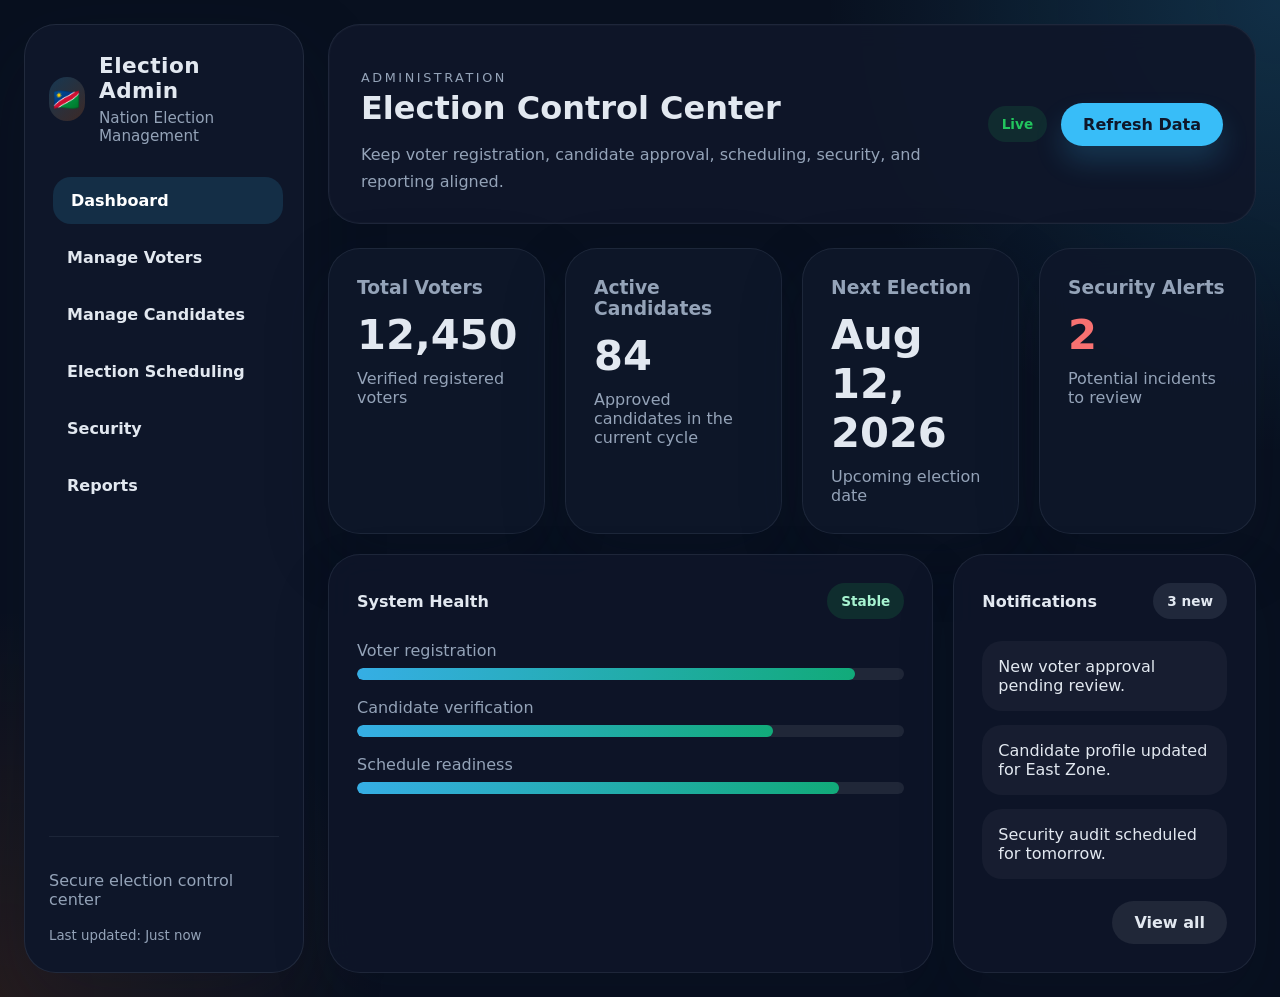
==== admin.html @ bb9d7b33 "Add files via upload" ====
﻿<!DOCTYPE html>
<html lang="en">
<head>
    <meta charset="UTF-8">
    <meta name="viewport" content="width=device-width, initial-scale=1.0">
    <title>Election Admin Dashboard</title>
    <link rel="stylesheet" href="admin.css">
</head>
<body>
    <div class="dashboard-shell">
        <aside class="sidebar">
            <div class="brand">
                <div class="brand-icon">🇳🇦</div>
                <div>
                    <h1>Election Admin</h1>
                    <p>Nation Election Management</p>
                </div>
            </div>

            <nav class="nav-menu">
                <button class="nav-item active" data-target="dashboard">Dashboard</button>
                <button class="nav-item" data-target="voters">Manage Voters</button>
                <button class="nav-item" data-target="candidates">Manage Candidates</button>
                <button class="nav-item" data-target="schedule">Election Scheduling</button>
                <button class="nav-item" data-target="security">Security</button>
                <button class="nav-item" data-target="reports">Reports</button>
            </nav>

            <div class="sidebar-footer">
                <p>Secure election control center</p>
                <small>Last updated: <span id="last-updated">Just now</span></small>
            </div>
        </aside>

        <main class="main-panel">
            <header class="topbar">
                <div>
                    <p class="eyebrow">Administration</p>
                    <h2>Election Control Center</h2>
                    <p>Keep voter registration, candidate approval, scheduling, security, and reporting aligned.</p>
                </div>
                <div class="top-right">
                    <div class="status-chip active-chip">Live</div>
                    <button class="primary" id="refresh-button">Refresh Data</button>
                </div>
            </header>

            <section id="dashboard" class="content-panel active-panel">
                <div class="card-grid">
                    <article class="stat-card animate-card">
                        <h3>Total Voters</h3>
                        <p class="stat-number" id="voter-count">12,450</p>
                        <span class="stat-meta">Verified registered voters</span>
                    </article>
                    <article class="stat-card animate-card">
                        <h3>Active Candidates</h3>
                        <p class="stat-number" id="candidate-count">84</p>
                        <span class="stat-meta">Approved candidates in the current cycle</span>
                    </article>
                    <article class="stat-card animate-card">
                        <h3>Next Election</h3>
                        <p class="stat-number" id="next-election">Aug 12, 2026</p>
                        <span class="stat-meta">Upcoming election date</span>
                    </article>
                    <article class="stat-card animate-card">
                        <h3>Security Alerts</h3>
                        <p class="stat-number danger" id="security-alerts">2</p>
                        <span class="stat-meta">Potential incidents to review</span>
                    </article>
                </div>

                <div class="overview-grid">
                    <section class="overview-card animate-card">
                        <div class="card-header">
                            <h4>System Health</h4>
                            <span class="badge green">Stable</span>
                        </div>
                        <div class="progress-list">
                            <div>
                                <span>Voter registration</span>
                                <div class="progress-bar"><div style="width: 91%"></div></div>
                            </div>
                            <div>
                                <span>Candidate verification</span>
                                <div class="progress-bar"><div style="width: 76%"></div></div>
                            </div>
                            <div>
                                <span>Schedule readiness</span>
                                <div class="progress-bar"><div style="width: 88%"></div></div>
                            </div>
                        </div>
                    </section>

                    <section class="overview-card animate-card notifications-card">
                        <div class="card-header">
                            <h4>Notifications</h4>
                            <span class="badge">3 new</span>
                        </div>
                        <ul class="notification-list">
                            <li>New voter approval pending review.</li>
                            <li>Candidate profile updated for East Zone.</li>
                            <li>Security audit scheduled for tomorrow.</li>
                        </ul>
                        <div class="notification-actions">
                            <button class="secondary" onclick="showToast('Opening notification center')">View all</button>
                        </div>
                    </section>
                </div>
            </section>

            <section id="voters" class="content-panel">
                <div class="section-header">
                    <h3>Manage Voters</h3>
                    <button class="secondary" onclick="showToast('Search active voters')">Search Voters</button>
                </div>
                <div class="panel-card animate-card">
                    <div class="panel-row">
                        <label>Search voter by ID or name</label>
                        <input type="text" id="voter-search" placeholder="Enter voter name or ID">
                        <button class="primary" onclick="showToast('Search results updated')">Search</button>
                    </div>
                    <table>
                        <thead>
                            <tr><th>ID</th><th>Name</th><th>Status</th><th>District</th></tr>
                        </thead>
                        <tbody>
                            <tr><td>VTR-0012</td><td>Amina Okafor</td><td>Active</td><td>North Zone</td></tr>
                            <tr><td>VTR-0047</td><td>Samuel Mathews</td><td>Pending</td><td>East Zone</td></tr>
                            <tr><td>VTR-0230</td><td>Leila Ahmed</td><td>Active</td><td>Central Zone</td></tr>
                        </tbody>
                    </table>
                </div>
            </section>

            <section id="candidates" class="content-panel">
                <div class="section-header">
                    <h3>Manage Candidates</h3>
                    <button class="secondary" onclick="showToast('Candidate list refreshed')">Refresh</button>
                </div>
                <div class="panel-card animate-card">
                    <div class="panel-row">
                        <label>Filter by party or district</label>
                        <input type="text" id="candidate-search" placeholder="Enter party or district">
                        <button class="primary" onclick="showToast('Candidate filter applied')">Filter</button>
                    </div>
                    <table>
                        <thead>
                            <tr><th>ID</th><th>Name</th><th>Party</th><th>Status</th></tr>
                        </thead>
                        <tbody>
                            <tr><td>CAN-102</td><td>Mary Johnson</td><td>National Unity</td><td>Approved</td></tr>
                            <tr><td>CAN-215</td><td>Ibrahim Musa</td><td>People's Voice</td><td>Pending</td></tr>
                            <tr><td>CAN-308</td><td>Grace Chen</td><td>Progress Alliance</td><td>Approved</td></tr>
                        </tbody>
                    </table>
                </div>
            </section>

            <section id="schedule" class="content-panel">
                <div class="section-header">
                    <h3>Election Scheduling</h3>
                    <button class="secondary" onclick="showToast('Scheduling tools ready')">New Schedule</button>
                </div>
                <div class="panel-card schedule-card animate-card">
                    <form id="schedule-form" onsubmit="scheduleElection(event)">
                        <div class="form-grid">
                            <div>
                                <label>Election Name</label>
                                <input type="text" id="election-name" placeholder="General Election 2026" required>
                            </div>
                            <div>
                                <label>Election Date</label>
                                <input type="date" id="election-date" required>
                            </div>
                            <div>
                                <label>Registration Deadline</label>
                                <input type="date" id="registration-deadline" required>
                            </div>
                            <div>
                                <label>Region</label>
                                <select id="election-region" required>
                                    <option value="National">National</option>
                                    <option value="North Zone">North Zone</option>
                                    <option value="East Zone">East Zone</option>
                                    <option value="Central Zone">Central Zone</option>
                                </select>
                            </div>
                        </div>
                        <div class="form-actions">
                            <button type="submit" class="primary">Save Schedule</button>
                        </div>
                    </form>
                </div>
            </section>

            <section id="security" class="content-panel">
                <div class="section-header">
                    <h3>Security</h3>
                    <button class="secondary" onclick="showToast('Security audit launched')">Run Audit</button>
                </div>
                <div class="panel-card security-card animate-card">
                    <ul class="security-list">
                        <li><strong>Two-factor Authentication</strong><span>Enabled</span></li>
                        <li><strong>Encryption status</strong><span>Active</span></li>
                        <li><strong>Unauthorized access</strong><span>0 alerts</span></li>
                        <li><strong>System health</strong><span>Good</span></li>
                    </ul>
                    <div class="security-actions">
                        <button class="primary" onclick="showToast('Security settings updated')">Update Settings</button>
                    </div>
                </div>
            </section>

            <section id="reports" class="content-panel">
                <div class="section-header">
                    <h3>Reports</h3>
                    <div class="report-actions">
                        <button class="secondary" onclick="generateReport()">Generate Report</button>
                        <button class="secondary" onclick="downloadReport()">Download CSV</button>
                    </div>
                </div>
                <div class="panel-card animate-card">
                    <table>
                        <thead>
                            <tr><th>Report</th><th>Date</th><th>Status</th></tr>
                        </thead>
                        <tbody>
                            <tr><td>Voter Registration Summary</td><td>Mar 28, 2026</td><td>Completed</td></tr>
                            <tr><td>Candidate Approval Log</td><td>Mar 30, 2026</td><td>Completed</td></tr>
                            <tr><td>Security Audit</td><td>Apr 01, 2026</td><td>Pending</td></tr>
                        </tbody>
                    </table>
                </div>
            </section>
        </main>
    </div>

    <div id="toast" class="toast"></div>
    <script src="admin.js"></script>
</body>
</html>
---- admin.css ----
﻿:root {
    --bg: #08101f;
    --page: rgba(15, 23, 42, 0.95);
    --panel: rgba(15, 23, 42, 0.82);
    --panel-soft: rgba(30, 41, 59, 0.88);
    --text: #e2e8f0;
    --muted: #94a3b8;
    --primary: #38bdf8;
    --primary-soft: rgba(56, 189, 248, 0.18);
    --accent: #f97316;
    --success: #22c55e;
    --danger: #f87171;
}
* {
    box-sizing: border-box;
}
html, body {
    margin: 0;
    min-height: 100%;
    font-family: Inter, system-ui, sans-serif;
    color: var(--text);
    background: radial-gradient(circle at top right, rgba(56, 189, 248, 0.18), transparent 28%),
                radial-gradient(circle at bottom left, rgba(249, 115, 22, 0.12), transparent 24%),
                var(--bg);
}
button, input, select {
    font: inherit;
}
button {
    cursor: pointer;
}
.dashboard-shell {
    display: grid;
    grid-template-columns: 280px 1fr;
    min-height: 100vh;
    gap: 24px;
    padding: 24px;
}
.sidebar {
    background: rgba(15, 23, 42, 0.98);
    border: 1px solid rgba(148, 163, 184, 0.14);
    box-shadow: 0 32px 80px rgba(15, 23, 42, 0.25);
    border-radius: 32px;
    padding: 28px 24px;
    display: flex;
    flex-direction: column;
    gap: 32px;
}
.brand {
    display: flex;
    align-items: center;
    gap: 14px;
}
.brand-icon {
    width: 44px;
    height: 44px;
    border-radius: 18px;
    background: linear-gradient(135deg, rgba(56,189,248,0.2), rgba(249,115,22,0.2));
    display: grid;
    place-items: center;
    font-size: 1.35rem;
}
.brand h1 {
    margin: 0;
    font-size: 1.35rem;
    letter-spacing: 0.02em;
}
.brand p {
    margin: 6px 0 0;
    color: var(--muted);
    font-size: 0.95rem;
}
.nav-menu {
    display: flex;
    flex-direction: column;
    gap: 10px;
}
.nav-item {
    background: transparent;
    border: none;
    color: var(--text);
    padding: 14px 18px;
    text-align: left;
    border-radius: 18px;
    transition: all 220ms ease;
    font-weight: 600;
}
.nav-item:hover,
.nav-item.active {
    background: rgba(56, 189, 248, 0.14);
    color: #ffffff;
    transform: translateX(4px);
}
.sidebar-footer {
    margin-top: auto;
    color: var(--muted);
    border-top: 1px solid rgba(148, 163, 184, 0.1);
    padding-top: 18px;
}
.main-panel {
    display: flex;
    flex-direction: column;
    gap: 24px;
}
.topbar {
    display: flex;
    justify-content: space-between;
    align-items: center;
    gap: 16px;
    padding: 28px 32px;
    background: var(--page);
    border: 1px solid rgba(148, 163, 184, 0.12);
    border-radius: 32px;
    backdrop-filter: blur(12px);
    box-shadow: inset 0 0 0 1px rgba(255,255,255,0.02);
}
.eyebrow {
    margin: 0 0 10px;
    letter-spacing: 0.2em;
    text-transform: uppercase;
    font-size: 0.8rem;
    color: var(--accent);
}
.topbar h2 {
    margin: 0;
    font-size: 2rem;
}
.topbar p {
    margin: 14px 0 0;
    max-width: 560px;
    color: var(--muted);
    line-height: 1.7;
}
.top-right {
    display: flex;
    align-items: center;
    gap: 14px;
    flex-wrap: wrap;
}
.status-chip,
.badge {
    display: inline-flex;
    align-items: center;
    gap: 8px;
    padding: 10px 14px;
    border-radius: 999px;
    font-size: 0.85rem;
    font-weight: 700;
}
.active-chip {
    background: rgba(34, 197, 94, 0.12);
    color: var(--success);
}
.badge {
    background: rgba(148, 163, 184, 0.14);
    color: var(--text);
}
.badge.green {
    background: rgba(34, 197, 94, 0.14);
    color: #a7f3d0;
}
.primary,
.secondary {
    border: none;
    border-radius: 999px;
    padding: 12px 22px;
    font-weight: 700;
    transition: transform 200ms ease, background 200ms ease;
}
.primary {
    background: var(--primary);
    color: #0f172a;
    box-shadow: 0 16px 28px rgba(56, 189, 248, 0.18);
}
.primary:hover {
    transform: translateY(-2px);
    background: #22d3ee;
}
.secondary {
    background: rgba(255,255,255,0.08);
    color: var(--text);
}
.secondary:hover {
    background: rgba(255,255,255,0.14);
}
.content-panel {
    display: none;
    gap: 20px;
    opacity: 0;
    transform: translateY(24px);
    transition: opacity 320ms ease, transform 320ms ease;
}
.active-panel {
    display: grid;
    opacity: 1;
    transform: translateY(0);
}
.card-grid {
    display: grid;
    grid-template-columns: repeat(4, minmax(0, 1fr));
    gap: 20px;
}
.stat-card,
.panel-card,
.overview-card,
.security-card {
    background: rgba(15, 23, 42, 0.92);
    border: 1px solid rgba(148, 163, 184, 0.12);
    border-radius: 32px;
    padding: 28px;
    backdrop-filter: blur(16px);
    box-shadow: 0 24px 64px rgba(15, 23, 42, 0.22);
    position: relative;
    overflow: hidden;
    transition: transform 250ms ease, box-shadow 250ms ease, background 250ms ease;
}
.stat-card:hover,
.panel-card:hover,
.overview-card:hover,
.security-card:hover {
    transform: translateY(-4px);
    box-shadow: 0 34px 80px rgba(15, 23, 42, 0.24);
}
.panel-card::before,
.overview-card::before,
.security-card::before {
    content: '';
    position: absolute;
    inset: 0;
    background: linear-gradient(135deg, rgba(56, 189, 248, 0.12), transparent 44%);
    opacity: 0;
    transition: opacity 260ms ease;
    pointer-events: none;
}
.panel-card:hover::before,
.overview-card:hover::before,
.security-card:hover::before {
    opacity: 1;
}
.stat-card::before {
    content: '';
    position: absolute;
    inset: 0;
    background: linear-gradient(135deg, rgba(56,189,248,0.12), transparent 40%);
    opacity: 0;
    transition: opacity 260ms ease;
}
.stat-card:hover::before {
    opacity: 1;
}
.stat-card h3 {
    margin: 0 0 12px;
    color: var(--muted);
}
.stat-number {
    margin: 0;
    font-size: 2.6rem;
    font-weight: 800;
}
.stat-number.danger {
    color: var(--danger);
}
.stat-meta {
    display: block;
    margin-top: 10px;
    color: var(--muted);
}
.overview-grid {
    display: grid;
    grid-template-columns: 2fr 1fr;
    gap: 20px;
}
.overview-card,
.panel-card {
    background: var(--panel);
    border: 1px solid rgba(148, 163, 184, 0.12);
    border-radius: 32px;
    padding: 28px;
    box-shadow: 0 26px 60px rgba(15, 23, 42, 0.14);
}
.card-header {
    display: flex;
    justify-content: space-between;
    align-items: center;
    gap: 14px;
    margin-bottom: 22px;
}
.card-header h4,
.section-header h3 {
    margin: 0;
}
.progress-list {
    display: grid;
    gap: 18px;
}
.progress-list span {
    display: block;
    margin-bottom: 8px;
    color: var(--muted);
}
.progress-bar {
    height: 12px;
    border-radius: 999px;
    background: rgba(255,255,255,0.08);
    overflow: hidden;
}
.progress-bar div {
    height: 100%;
    border-radius: 999px;
    background: linear-gradient(90deg, rgba(56,189,248,0.9), rgba(16,185,129,0.9));
}
.notifications-card .notification-list {
    list-style: none;
    padding: 0;
    margin: 0;
    display: grid;
    gap: 14px;
}
.notification-list li {
    padding: 16px;
    border-radius: 20px;
    background: rgba(255,255,255,0.04);
    color: var(--text);
    transition: transform 240ms ease, box-shadow 240ms ease, background 240ms ease;
}
.notification-list li:hover {
    transform: translateX(4px);
    box-shadow: 0 18px 40px rgba(15, 23, 42, 0.12);
    background: rgba(56, 189, 248, 0.08);
}
.notification-actions {
    margin-top: 22px;
    display: flex;
    justify-content: flex-end;
}
.section-header {
    display: flex;
    justify-content: space-between;
    align-items: center;
    gap: 16px;
}
.panel-row {
    display: grid;
    grid-template-columns: 1fr auto auto;
    gap: 16px;
    align-items: end;
    margin-bottom: 24px;
}
.panel-row label {
    color: var(--muted);
}
.panel-row input,
.panel-row select,
.form-grid input,
.form-grid select {
    width: 100%;
    padding: 14px 16px;
    border-radius: 18px;
    border: 1px solid rgba(148, 163, 184, 0.18);
    background: rgba(255,255,255,0.08);
    color: var(--text);
    transition: border-color 200ms ease, box-shadow 200ms ease, transform 200ms ease;
}
.panel-row input:focus,
.panel-row select:focus,
.form-grid input:focus,
.form-grid select:focus {
    outline: none;
    border-color: rgba(56, 189, 248, 0.92);
    box-shadow: 0 0 0 4px rgba(56, 189, 248, 0.14);
    transform: translateY(-1px);
}
table {
    width: 100%;
    border-collapse: separate;
    border-spacing: 0 8px;
    background: transparent;
}
th, td {
    text-align: left;
    padding: 16px 18px;
    border-bottom: 1px solid rgba(148, 163, 184, 0.12);
}
th {
    color: var(--muted);
    font-weight: 700;
}
tbody tr {
    background: rgba(255,255,255,0.04);
    border-radius: 18px;
    transition: background 240ms ease, transform 240ms ease;
}
tbody tr:hover {
    background: rgba(56, 189, 248, 0.12);
    transform: translateX(4px);
}
.schedule-card form {
    display: grid;
    gap: 22px;
}
.form-grid {
    display: grid;
    grid-template-columns: repeat(2, minmax(0, 1fr));
    gap: 18px;
}
.form-grid label {
    display: block;
    margin-bottom: 10px;
    color: var(--muted);
}
.form-grid input,
.form-grid select {
    width: 100%;
    padding: 14px 16px;
    border-radius: 18px;
    border: 1px solid rgba(148, 163, 184, 0.18);
    background: rgba(255,255,255,0.08);
    color: var(--text);
}
.form-actions {
    display: flex;
    justify-content: flex-end;
}
.security-card {
    display: grid;
    gap: 20px;
}
.security-list li {
    display: flex;
    justify-content: space-between;
    gap: 16px;
    background: rgba(255,255,255,0.04);
    padding: 18px 20px;
    border-radius: 22px;
}
.security-actions {
    display: flex;
    justify-content: flex-end;
}
.toast {
    position: fixed;
    bottom: 24px;
    right: 24px;
    min-width: 240px;
    padding: 16px 20px;
    border-radius: 20px;
    background: rgba(15,23,42,0.95);
    color: var(--text);
    box-shadow: 0 24px 60px rgba(15, 23, 42, 0.35);
    opacity: 0;
    transform: translateY(24px);
    transition: opacity 240ms ease, transform 240ms ease;
    pointer-events: none;
    z-index: 50;
}
.toast.show {
    opacity: 1;
    transform: translateY(0);
}
.animate-card {
    animation: fadeInUp 0.65s ease forwards;
    opacity: 0;
}
@keyframes fadeInUp {
    from { opacity: 0; transform: translateY(22px); }
    to { opacity: 1; transform: translateY(0); }
}
.report-actions {
    display: flex;
    gap: 12px;
    flex-wrap: wrap;
}
@media (max-width: 1100px) {
    .dashboard-shell {
        grid-template-columns: 1fr;
    }
    .card-grid,
    .overview-grid,
    .form-grid {
        grid-template-columns: 1fr;
    }
}
@media (max-width: 720px) {
    .sidebar {
        padding: 20px 18px;
    }
    .topbar,
    .panel-card,
    .overview-card {
        padding: 22px;
    }
    .panel-row {
        grid-template-columns: 1fr;
    }
}
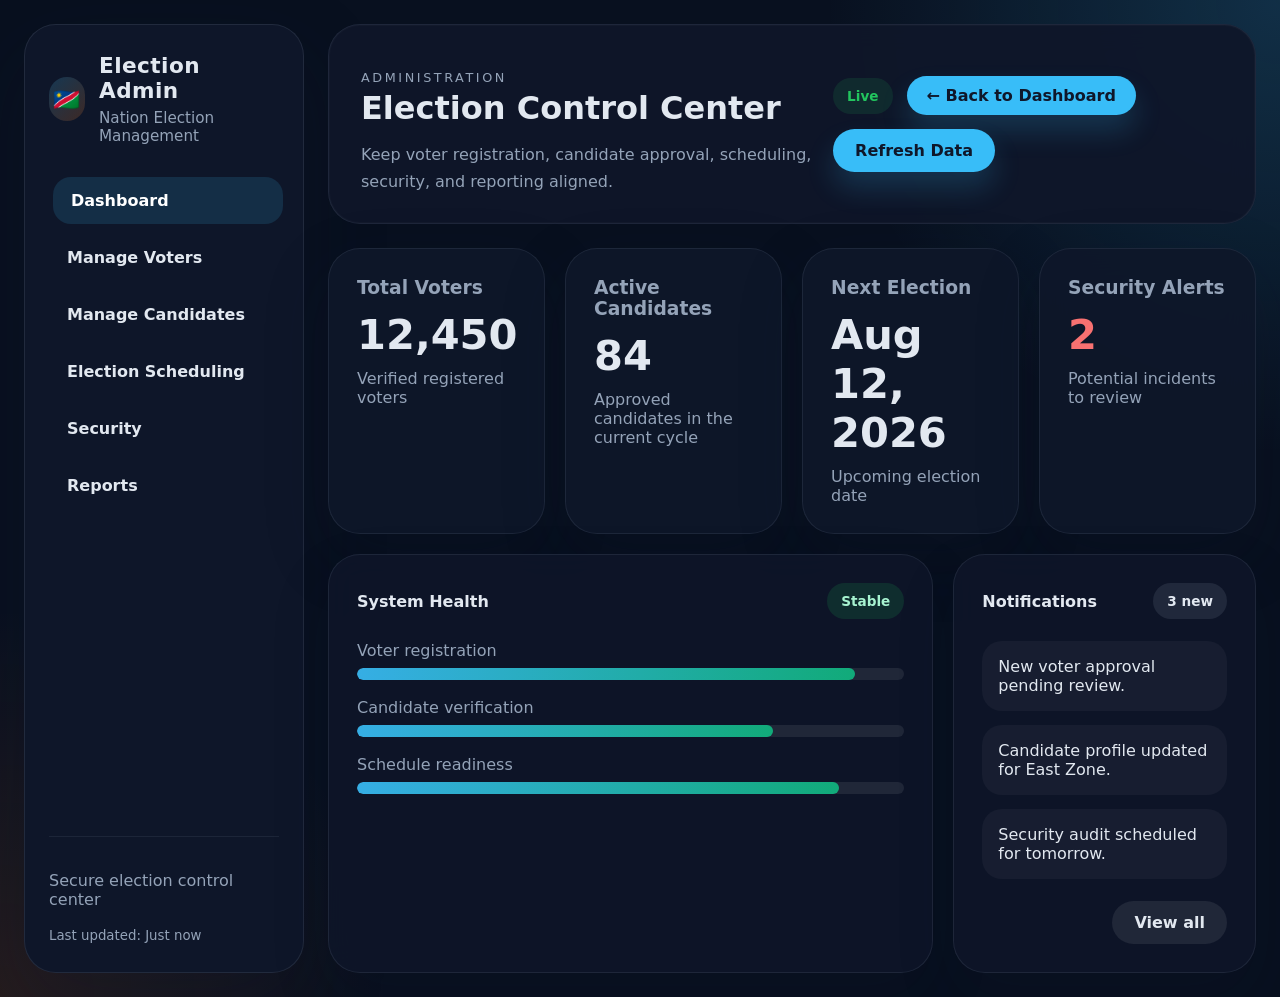
==== commit 05fbe603: "Connect dashboard and admin panels, add navigation links and session integration" ====
--- a/admin.html
+++ b/admin.html
@@ -9,13 +9,15 @@
 <body>
     <div class="dashboard-shell">
         <aside class="sidebar">
-            <div class="brand">
-                <div class="brand-icon">🇳🇦</div>
-                <div>
-                    <h1>Election Admin</h1>
-                    <p>Nation Election Management</p>
-                </div>
-            </div>
+            <a href="dash.html" style="text-decoration: none; color: inherit;">
+                <div class="brand">
+                    <div class="brand-icon">🇳🇦</div>
+                    <div>
+                        <h1>Election Admin</h1>
+                        <p>Nation Election Management</p>
+                    </div>
+                </div>
+            </a>
 
             <nav class="nav-menu">
                 <button class="nav-item active" data-target="dashboard">Dashboard</button>
@@ -41,6 +43,7 @@
                 </div>
                 <div class="top-right">
                     <div class="status-chip active-chip">Live</div>
+                    <a href="dash.html" class="primary" style="text-decoration: none; padding: 10px 20px; display: inline-block;">← Back to Dashboard</a>
                     <button class="primary" id="refresh-button">Refresh Data</button>
                 </div>
             </header>
--- a/admin.css
+++ b/admin.css
@@ -173,6 +173,17 @@
     box-shadow: 0 16px 28px rgba(56, 189, 248, 0.18);
 }
 .primary:hover {
+    transform: translateY(-2px);
+    background: #22d3ee;
+}
+
+/* Support for links styled as primary buttons */
+a.primary {
+    text-decoration: none;
+    display: inline-block;
+}
+
+a.primary:hover {
     transform: translateY(-2px);
     background: #22d3ee;
 }
